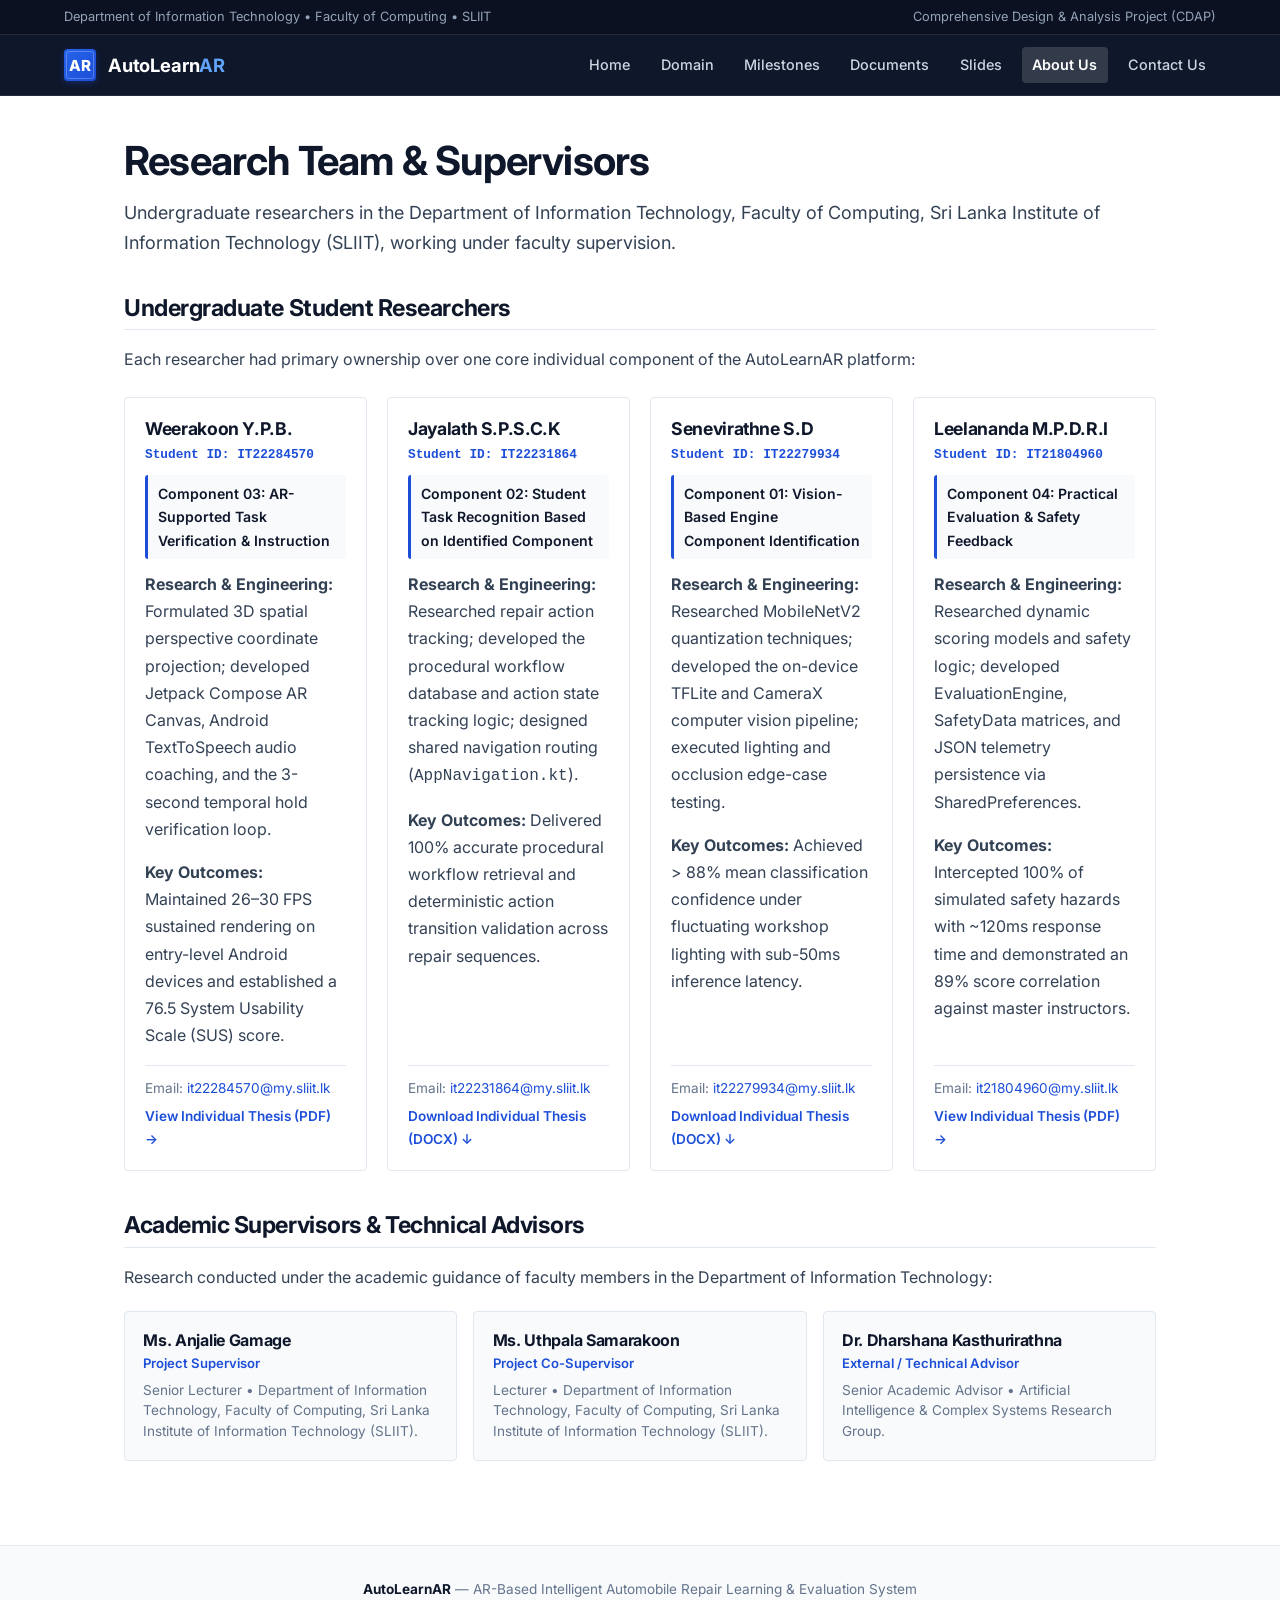
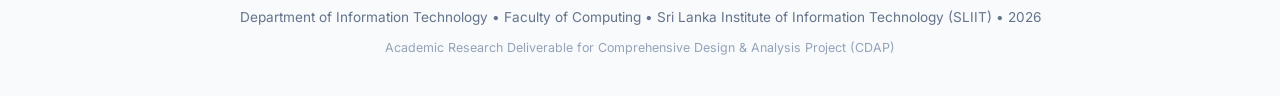
==== about.html @ c3a4fa4e "Add core research website files and assets" ====
<!DOCTYPE html>
<html lang="en">
<head>
  <meta charset="utf-8">
  <meta name="viewport" content="width=device-width, initial-scale=1">
  <title>About Us | AutoLearnAR Research Team & Supervisors</title>
  <meta name="description" content="AutoLearnAR research team: Final-year BSc (Hons) Information Technology undergraduates and faculty supervisors at the Sri Lanka Institute of Information Technology (SLIIT).">
  <link rel="preconnect" href="https://fonts.googleapis.com">
  <link rel="preconnect" href="https://fonts.gstatic.com" crossorigin>
  <link href="https://fonts.googleapis.com/css2?family=Inter:wght@400;500;600;700&display=swap" rel="stylesheet">
  <link rel="stylesheet" href="css/style.css">
</head>
<body>
  <!-- Institutional Bar -->
  <aside class="institution-bar" aria-label="Institutional Affiliation">
    <span>Department of Information Technology &bull; Faculty of Computing &bull; SLIIT</span>
    <span>Comprehensive Design & Analysis Project (CDAP)</span>
  </aside>

  <!-- Navigation Header -->
  <header class="top">
    <a class="brand-wrapper" href="index.html">
      <div class="brand-logo-icon">AR</div>
      <div class="brand-name">AutoLearn<b>AR</b></div>
    </a>
    <nav aria-label="Main Navigation">
      <a href="index.html">Home</a>
      <a href="domain.html">Domain</a>
      <a href="milestones.html">Milestones</a>
      <a href="documents.html">Documents</a>
      <a href="slides.html">Slides</a>
      <a href="about.html" aria-current="page">About Us</a>
      <a href="contact.html">Contact Us</a>
    </nav>
  </header>

  <main>
    <h1>Research Team & Supervisors</h1>
    <p class="lead">
      Undergraduate researchers in the Department of Information Technology, Faculty of Computing, Sri Lanka Institute of Information Technology (SLIIT), working under faculty supervision.
    </p>

    <!-- Student Research Team (Slide 14 Criteria) -->
    <section>
      <h2>Undergraduate Student Researchers</h2>
      <p>Each researcher had primary ownership over one core individual component of the AutoLearnAR platform:</p>

      <div class="researcher-grid">
        <!-- Researcher 1: Weerakoon Y.P.B. -->
        <article class="researcher-card">
          <h3>Weerakoon Y.P.B.</h3>
          <div class="researcher-id">Student ID: IT22284570</div>
          <div class="researcher-role">
            Component 03: AR-Supported Task Verification & Instruction
          </div>
          <div class="researcher-tasks">
            <p><strong>Research & Engineering:</strong> Formulated 3D spatial perspective coordinate projection; developed Jetpack Compose AR Canvas, Android TextToSpeech audio coaching, and the 3-second temporal hold verification loop.</p>
            <p style="margin: 0;"><strong>Key Outcomes:</strong> Maintained 26&ndash;30 FPS sustained rendering on entry-level Android devices and established a 76.5 System Usability Scale (SUS) score.</p>
          </div>
          <div class="researcher-contact">
            Email: <a href="mailto:it22284570@my.sliit.lk">it22284570@my.sliit.lk</a><br>
            <a href="docs/IT22284570_Individual_Thesis_AutoLearnAR.pdf" target="_blank" style="font-size: 0.85rem; font-weight: 600; color: var(--color-primary); display: inline-block; margin-top: 0.4rem;">View Individual Thesis (PDF) &rarr;</a>
          </div>
        </article>

        <!-- Researcher 2: Jayalath S.P.S.C.K -->
        <article class="researcher-card">
          <h3>Jayalath S.P.S.C.K</h3>
          <div class="researcher-id">Student ID: IT22231864</div>
          <div class="researcher-role">
            Component 02: Student Task Recognition Based on Identified Component
          </div>
          <div class="researcher-tasks">
            <p><strong>Research & Engineering:</strong> Researched repair action tracking; developed the procedural workflow database and action state tracking logic; designed shared navigation routing (<code>AppNavigation.kt</code>).</p>
            <p style="margin: 0;"><strong>Key Outcomes:</strong> Delivered 100% accurate procedural workflow retrieval and deterministic action transition validation across repair sequences.</p>
          </div>
          <div class="researcher-contact">
            Email: <a href="mailto:it22231864@my.sliit.lk">it22231864@my.sliit.lk</a><br>
            <a href="docs/IT22231864_Individual_Thesis_Jayalath.docx" download style="font-size: 0.85rem; font-weight: 600; color: var(--color-primary); display: inline-block; margin-top: 0.4rem;">Download Individual Thesis (DOCX) &darr;</a>
          </div>
        </article>

        <!-- Researcher 3: Senevirathne S.D -->
        <article class="researcher-card">
          <h3>Senevirathne S.D</h3>
          <div class="researcher-id">Student ID: IT22279934</div>
          <div class="researcher-role">
            Component 01: Vision-Based Engine Component Identification
          </div>
          <div class="researcher-tasks">
            <p><strong>Research & Engineering:</strong> Researched MobileNetV2 quantization techniques; developed the on-device TFLite and CameraX computer vision pipeline; executed lighting and occlusion edge-case testing.</p>
            <p style="margin: 0;"><strong>Key Outcomes:</strong> Achieved &gt; 88% mean classification confidence under fluctuating workshop lighting with sub-50ms inference latency.</p>
          </div>
          <div class="researcher-contact">
            Email: <a href="mailto:it22279934@my.sliit.lk">it22279934@my.sliit.lk</a><br>
            <a href="docs/IT22279934_Individual_Thesis_Senevirathne.docx" download style="font-size: 0.85rem; font-weight: 600; color: var(--color-primary); display: inline-block; margin-top: 0.4rem;">Download Individual Thesis (DOCX) &darr;</a>
          </div>
        </article>

        <!-- Researcher 4: Leelananda M.P.D.R.I -->
        <article class="researcher-card">
          <h3>Leelananda M.P.D.R.I</h3>
          <div class="researcher-id">Student ID: IT21804960</div>
          <div class="researcher-role">
            Component 04: Practical Evaluation & Safety Feedback
          </div>
          <div class="researcher-tasks">
            <p><strong>Research & Engineering:</strong> Researched dynamic scoring models and safety logic; developed EvaluationEngine, SafetyData matrices, and JSON telemetry persistence via SharedPreferences.</p>
            <p style="margin: 0;"><strong>Key Outcomes:</strong> Intercepted 100% of simulated safety hazards with ~120ms response time and demonstrated an 89% score correlation against master instructors.</p>
          </div>
          <div class="researcher-contact">
            Email: <a href="mailto:it21804960@my.sliit.lk">it21804960@my.sliit.lk</a><br>
            <a href="docs/IT21804960_Individual_Thesis_Leelananda.pdf" target="_blank" style="font-size: 0.85rem; font-weight: 600; color: var(--color-primary); display: inline-block; margin-top: 0.4rem;">View Individual Thesis (PDF) &rarr;</a>
          </div>
        </article>
      </div>
    </section>

    <!-- Faculty Supervisors & Mentors (Slide 14 Criteria) -->
    <section>
      <h2>Academic Supervisors & Technical Advisors</h2>
      <p>Research conducted under the academic guidance of faculty members in the Department of Information Technology:</p>

      <div class="supervisor-grid">
        <div class="supervisor-card">
          <h4>Ms. Anjalie Gamage</h4>
          <div class="supervisor-role">Project Supervisor</div>
          <div class="supervisor-affiliation">
            Senior Lecturer &bull; Department of Information Technology, Faculty of Computing, Sri Lanka Institute of Information Technology (SLIIT).
          </div>
        </div>

        <div class="supervisor-card">
          <h4>Ms. Uthpala Samarakoon</h4>
          <div class="supervisor-role">Project Co-Supervisor</div>
          <div class="supervisor-affiliation">
            Lecturer &bull; Department of Information Technology, Faculty of Computing, Sri Lanka Institute of Information Technology (SLIIT).
          </div>
        </div>

        <div class="supervisor-card">
          <h4>Dr. Dharshana Kasthurirathna</h4>
          <div class="supervisor-role">External / Technical Advisor</div>
          <div class="supervisor-affiliation">
            Senior Academic Advisor &bull; Artificial Intelligence & Complex Systems Research Group.
          </div>
        </div>
      </div>
    </section>
  </main>

  <!-- Footer -->
  <footer>
    <p><b>AutoLearnAR</b> &mdash; AR-Based Intelligent Automobile Repair Learning & Evaluation System</p>
    <p>Department of Information Technology &bull; Faculty of Computing &bull; Sri Lanka Institute of Information Technology (SLIIT) &bull; 2026</p>
    <p style="font-size: 0.78rem; color: #94a3b8; margin-top: 0.5rem;">Academic Research Deliverable for Comprehensive Design & Analysis Project (CDAP)</p>
  </footer>
</body>
</html>
---- css/style.css ----
/* ==========================================================================
   AutoLearnAR — Academic Research Project Website Stylesheet
   Design Direction: Academic Technology Laboratory / Computer Science Research
   Restrained Palette: White, Dark Navy, Charcoal, and Subtle Academic Blue
   ========================================================================== */

:root {
  /* Typography */
  --font-sans: 'Inter', -apple-system, BlinkMacSystemFont, 'Segoe UI', Roboto, Helvetica, Arial, sans-serif;
  --font-mono: ui-monospace, SFMono-Regular, Menlo, Monaco, Consolas, 'Liberation Mono', monospace;

  /* Restrained Academic Color Palette */
  --bg-page: #ffffff;
  --bg-surface: #ffffff;
  --bg-subtle: #f8fafc;
  --bg-muted: #f1f5f9;
  --bg-navy: #0f172a;
  --bg-navy-light: #1e293b;

  /* Typography Colors */
  --text-heading: #0f172a;
  --text-body: #334155;
  --text-muted: #64748b;
  --text-dim: #94a3b8;
  --text-white: #ffffff;

  /* Primary Academic Blue Accent */
  --color-primary: #1d4ed8;
  --color-primary-hover: #1e40af;
  --color-primary-subtle: #eff6ff;
  --color-primary-border: #bfdbfe;

  /* Borders & Dividers */
  --border-subtle: #e2e8f0;
  --border-medium: #cbd5e1;
  --border-dark: #0f172a;

  /* Subtle Academic Shadows (No glows) */
  --shadow-sm: 0 1px 2px 0 rgba(0, 0, 0, 0.05);
  --shadow-card: 0 1px 3px 0 rgba(0, 0, 0, 0.08), 0 1px 2px -1px rgba(0, 0, 0, 0.08);

  /* Moderate Radii */
  --radius-xs: 3px;
  --radius-sm: 4px;
  --radius-md: 6px;
  --radius-lg: 8px;

  /* Layout Widths */
  --max-width: 1080px;
}

/* Base Reset & Setup */
*, *::before, *::after {
  box-sizing: border-box;
  margin: 0;
  padding: 0;
}

html {
  font-size: 16px;
  scroll-behavior: smooth;
  background-color: var(--bg-page);
  color: var(--text-body);
}

body {
  font-family: var(--font-sans);
  background-color: var(--bg-page);
  color: var(--text-body);
  line-height: 1.65;
  min-height: 100vh;
  display: flex;
  flex-direction: column;
  -webkit-font-smoothing: antialiased;
}

/* Institutional Top Bar (Header) */
.institution-bar {
  background-color: #0b1120;
  border-bottom: 1px solid rgba(255, 255, 255, 0.1);
  padding: 0.4rem 5vw;
  font-size: 0.8rem;
  color: #94a3b8;
  display: flex;
  justify-content: space-between;
  align-items: center;
}

.institution-bar a {
  color: #cbd5e1;
  text-decoration: none;
}

.institution-bar a:hover {
  color: #ffffff;
}

.top {
  position: sticky;
  top: 0;
  z-index: 100;
  background-color: var(--bg-navy);
  border-bottom: 1px solid rgba(255, 255, 255, 0.08);
  padding: 0.75rem 5vw;
  display: flex;
  align-items: center;
  justify-content: space-between;
  gap: 1.5rem;
}

.brand-wrapper {
  display: flex;
  align-items: center;
  gap: 0.75rem;
  text-decoration: none;
}

.brand-logo-icon {
  width: 32px;
  height: 32px;
  border-radius: var(--radius-sm);
  background: linear-gradient(135deg, #2563eb, #1d4ed8);
  display: flex;
  align-items: center;
  justify-content: center;
  font-weight: 800;
  color: #ffffff;
  font-size: 0.95rem;
  letter-spacing: -0.01em;
  position: relative;
  overflow: hidden;
  box-shadow: 0 2px 6px rgba(29, 78, 216, 0.35);
  transition: transform 0.2s cubic-bezier(0.16, 1, 0.3, 1), box-shadow 0.2s cubic-bezier(0.16, 1, 0.3, 1);
}

/* AR Optical Viewfinder Inner Border */
.brand-logo-icon::after {
  content: '';
  position: absolute;
  inset: 2px;
  border-radius: 3px;
  border: 1px solid rgba(255, 255, 255, 0.25);
  pointer-events: none;
  transition: border-color 0.2s ease;
}

/* Subtle AR Scanning Laser Beam Sweep */
.brand-logo-icon::before {
  content: '';
  position: absolute;
  top: -120%;
  left: 0;
  width: 100%;
  height: 100%;
  background: linear-gradient(
    180deg,
    transparent 0%,
    rgba(255, 255, 255, 0.1) 35%,
    rgba(56, 189, 248, 0.6) 48%,
    rgba(255, 255, 255, 0.95) 50%,
    rgba(56, 189, 248, 0.6) 52%,
    transparent 100%
  );
  animation: ar-logo-scan 3.2s infinite cubic-bezier(0.4, 0, 0.2, 1);
  pointer-events: none;
  z-index: 2;
}

@keyframes ar-logo-scan {
  0% {
    top: -120%;
    opacity: 0;
  }
  15% {
    opacity: 1;
  }
  50% {
    top: 120%;
    opacity: 1;
  }
  51%, 100% {
    top: 120%;
    opacity: 0;
  }
}

/* Hover Micro-Interaction */
.brand-wrapper:hover .brand-logo-icon {
  transform: translateY(-1px) scale(1.05);
  box-shadow: 0 4px 12px rgba(37, 99, 235, 0.45), 0 0 0 1px rgba(96, 165, 250, 0.5);
}

.brand-wrapper:hover .brand-logo-icon::after {
  border-color: rgba(255, 255, 255, 0.55);
}

.brand-name {
  font-size: 1.15rem;
  font-weight: 700;
  color: #ffffff;
  letter-spacing: -0.01em;
}

.brand-name b {
  color: #60a5fa;
  font-weight: 700;
}

.top nav {
  display: flex;
  align-items: center;
  flex-wrap: wrap;
  gap: 0.25rem 0.6rem;
}

.top nav a {
  color: #cbd5e1;
  font-size: 0.9rem;
  font-weight: 500;
  padding: 0.4rem 0.65rem;
  border-radius: var(--radius-sm);
  text-decoration: none;
  transition: background-color 0.15s ease, color 0.15s ease;
}

.top nav a:hover {
  color: #ffffff;
  background-color: rgba(255, 255, 255, 0.08);
}

.top nav a[aria-current="page"] {
  color: #ffffff;
  background-color: rgba(255, 255, 255, 0.15);
  font-weight: 600;
}

/* Main Container */
main {
  max-width: var(--max-width);
  width: 100%;
  margin: 0 auto;
  padding: 2.5rem 1.5rem 4rem;
  flex: 1;
}

/* Typography Hierarchy */
h1, h2, h3, h4, h5, h6 {
  color: var(--text-heading);
  font-weight: 700;
  line-height: 1.25;
  letter-spacing: -0.02em;
}

h1 {
  font-size: clamp(1.85rem, 3.5vw, 2.5rem);
  margin-bottom: 0.75rem;
  color: var(--text-heading);
}

h2 {
  font-size: 1.45rem;
  margin-top: 2.25rem;
  margin-bottom: 1rem;
  padding-bottom: 0.4rem;
  border-bottom: 1px solid var(--border-subtle);
  color: var(--text-heading);
}

h3 {
  font-size: 1.15rem;
  margin-top: 1.5rem;
  margin-bottom: 0.5rem;
  color: var(--text-heading);
}

p {
  color: var(--text-body);
  margin-bottom: 1rem;
  font-size: 1rem;
  line-height: 1.7;
}

.lead {
  font-size: 1.125rem;
  color: var(--text-body);
  line-height: 1.65;
  margin-bottom: 1.5rem;
}

a {
  color: var(--color-primary);
  text-decoration: none;
}

a:hover {
  color: var(--color-primary-hover);
  text-decoration: underline;
}

a:focus-visible, button:focus-visible, select:focus-visible, input:focus-visible, textarea:focus-visible {
  outline: 2px solid var(--color-primary);
  outline-offset: 2px;
}

/* Academic Paper Header Section (Home Page Hero) */
.paper-header {
  padding-bottom: 2rem;
  margin-bottom: 2rem;
  border-bottom: 1px solid var(--border-subtle);
}

.paper-meta-badge {
  display: inline-block;
  font-family: var(--font-mono);
  font-size: 0.78rem;
  color: var(--color-primary);
  background-color: var(--color-primary-subtle);
  border: 1px solid var(--color-primary-border);
  padding: 0.2rem 0.55rem;
  border-radius: var(--radius-xs);
  margin-bottom: 1rem;
  font-weight: 600;
}

.author-block {
  margin: 1rem 0 1.5rem;
  font-size: 0.95rem;
  color: var(--text-body);
  line-height: 1.6;
}

.author-list {
  font-weight: 600;
  color: var(--text-heading);
  margin-bottom: 0.25rem;
}

.author-affiliations {
  font-size: 0.88rem;
  color: var(--text-muted);
}

/* Button & Action Links */
.action-links {
  display: flex;
  flex-wrap: wrap;
  gap: 0.65rem;
  margin: 1.5rem 0;
}

.btn {
  display: inline-flex;
  align-items: center;
  gap: 0.45rem;
  font-size: 0.9rem;
  font-weight: 500;
  padding: 0.55rem 1rem;
  border-radius: var(--radius-sm);
  text-decoration: none;
  cursor: pointer;
  transition: background-color 0.15s ease, border-color 0.15s ease, color 0.15s ease;
  line-height: 1.3;
}

.btn-primary {
  background-color: var(--color-primary);
  color: #ffffff;
  border: 1px solid var(--color-primary);
}

.btn-primary:hover {
  background-color: var(--color-primary-hover);
  border-color: var(--color-primary-hover);
  color: #ffffff;
  text-decoration: none;
}

.btn-outline {
  background-color: var(--bg-surface);
  color: var(--text-heading);
  border: 1px solid var(--border-medium);
}

.btn-outline:hover {
  background-color: var(--bg-subtle);
  border-color: #94a3b8;
  color: var(--text-heading);
  text-decoration: none;
}

/* Academic Abstract Box */
.abstract-box {
  background-color: var(--bg-subtle);
  border: 1px solid var(--border-subtle);
  border-left: 4px solid var(--color-primary);
  border-radius: var(--radius-sm);
  padding: 1.25rem 1.5rem;
  margin: 1.5rem 0 2rem;
}

.abstract-box h3 {
  margin-top: 0;
  margin-bottom: 0.5rem;
  font-size: 1rem;
  text-transform: uppercase;
  letter-spacing: 0.05em;
  color: var(--text-heading);
}

.abstract-box p {
  font-size: 0.95rem;
  line-height: 1.7;
  color: var(--text-body);
  margin-bottom: 0.5rem;
}

.abstract-box p:last-child {
  margin-bottom: 0;
}

/* Secondary Navigation (Domain Page Sub-Nav) */
.sub-nav {
  display: flex;
  flex-wrap: wrap;
  gap: 0.4rem;
  background-color: var(--bg-subtle);
  border: 1px solid var(--border-subtle);
  border-radius: var(--radius-sm);
  padding: 0.5rem;
  margin-bottom: 2rem;
  position: sticky;
  top: 56px;
  z-index: 40;
}

.sub-nav a {
  font-size: 0.85rem;
  font-weight: 500;
  color: var(--text-muted);
  padding: 0.35rem 0.65rem;
  border-radius: var(--radius-xs);
  text-decoration: none;
}

.sub-nav a:hover {
  color: var(--text-heading);
  background-color: var(--bg-muted);
  text-decoration: none;
}

/* Academic Tables (IEEE / ACM Research Clean Format) */
.table-container {
  overflow-x: auto;
  margin: 1.25rem 0 1.75rem;
  border: 1px solid var(--border-subtle);
  border-radius: var(--radius-sm);
}

table {
  border-collapse: collapse;
  width: 100%;
  font-size: 0.92rem;
  text-align: left;
  background-color: #ffffff;
}

th, td {
  padding: 0.75rem 1rem;
  border-bottom: 1px solid var(--border-subtle);
  vertical-align: top;
}

th {
  background-color: var(--bg-subtle);
  color: var(--text-heading);
  font-weight: 600;
  font-size: 0.82rem;
  text-transform: uppercase;
  letter-spacing: 0.04em;
  border-bottom: 2px solid var(--border-medium);
}

tr:hover td {
  background-color: #fafbfc;
}

/* Figures & Technical Diagrams */
figure.academic-figure {
  margin: 1.75rem 0 2.25rem;
  background-color: var(--bg-subtle);
  border: 1px solid var(--border-subtle);
  border-radius: var(--radius-sm);
  padding: 1rem;
  text-align: center;
}

figure.academic-figure img {
  max-width: 100%;
  height: auto;
  border: 1px solid var(--border-subtle);
  border-radius: var(--radius-xs);
  background-color: #ffffff;
  display: block;
  margin: 0 auto;
}

figcaption {
  font-size: 0.88rem;
  color: var(--text-muted);
  margin-top: 0.75rem;
  line-height: 1.5;
  text-align: left;
}

figcaption b {
  color: var(--text-heading);
}

/* Academic Component / Pillar Cards */
.pillar-grid {
  display: grid;
  grid-template-columns: repeat(auto-fit, minmax(240px, 1fr));
  gap: 1rem;
  margin: 1.25rem 0 2rem;
}

.pillar-card {
  background-color: #ffffff;
  border: 1px solid var(--border-subtle);
  border-radius: var(--radius-sm);
  padding: 1.25rem;
  box-shadow: var(--shadow-sm);
}

.pillar-number {
  font-family: var(--font-mono);
  font-size: 0.75rem;
  font-weight: 700;
  color: var(--color-primary);
  text-transform: uppercase;
  margin-bottom: 0.5rem;
}

.pillar-card h3 {
  margin-top: 0;
  margin-bottom: 0.4rem;
  font-size: 1.05rem;
}

.pillar-card p {
  font-size: 0.9rem;
  color: var(--text-muted);
  margin-bottom: 0.5rem;
  line-height: 1.6;
}

.pillar-lead {
  font-size: 0.82rem;
  font-weight: 600;
  color: var(--text-heading);
  border-top: 1px solid var(--border-subtle);
  padding-top: 0.5rem;
  margin-top: 0.5rem;
}

/* Status Badges */
.badge {
  display: inline-flex;
  align-items: center;
  font-size: 0.78rem;
  font-weight: 600;
  padding: 0.15rem 0.5rem;
  border-radius: var(--radius-xs);
  line-height: 1.3;
}

.badge-done {
  background-color: #ecfdf5;
  color: #047857;
  border: 1px solid #a7f3d0;
}

.badge-progress {
  background-color: #eff6ff;
  color: #1d4ed8;
  border: 1px solid #bfdbfe;
}

.badge-pending {
  background-color: #fffbeb;
  color: #b45309;
  border: 1px solid #fde68a;
}

/* Interactive Dropdown Card (Milestones Page) */
.interactive-panel {
  background-color: var(--bg-subtle);
  border: 1px solid var(--border-subtle);
  border-radius: var(--radius-sm);
  padding: 1.5rem;
  margin: 1.5rem 0 2rem;
}

.form-group {
  margin-bottom: 1.25rem;
}

label {
  display: block;
  font-size: 0.9rem;
  font-weight: 600;
  color: var(--text-heading);
  margin-bottom: 0.4rem;
}

select, input, textarea {
  width: 100%;
  padding: 0.6rem 0.75rem;
  font-family: inherit;
  font-size: 0.95rem;
  color: var(--text-heading);
  background-color: #ffffff;
  border: 1px solid var(--border-medium);
  border-radius: var(--radius-sm);
  transition: border-color 0.15s ease, box-shadow 0.15s ease;
}

select:focus, input:focus, textarea:focus {
  border-color: var(--color-primary);
  box-shadow: 0 0 0 2px var(--color-primary-subtle);
  outline: none;
}

#msout {
  background-color: #ffffff;
  border: 1px solid var(--border-subtle);
  border-radius: var(--radius-sm);
  padding: 1.25rem 1.5rem;
}

.ms-header {
  display: flex;
  justify-content: space-between;
  align-items: flex-start;
  flex-wrap: wrap;
  gap: 0.75rem;
  border-bottom: 1px solid var(--border-subtle);
  padding-bottom: 0.85rem;
  margin-bottom: 1rem;
}

.ms-title {
  font-size: 1.25rem;
  color: var(--text-heading);
}

.ms-grid {
  display: grid;
  grid-template-columns: repeat(auto-fit, minmax(180px, 1fr));
  gap: 1rem;
  margin-bottom: 1rem;
}

.ms-item dt {
  font-size: 0.78rem;
  text-transform: uppercase;
  letter-spacing: 0.04em;
  color: var(--text-muted);
  font-weight: 600;
  margin-bottom: 0.15rem;
}

.ms-item dd {
  font-size: 0.95rem;
  font-weight: 600;
  color: var(--text-heading);
  margin: 0;
}

.ms-desc {
  font-size: 0.92rem;
  color: var(--text-body);
  line-height: 1.6;
}

/* Document & Presentation Rows */
.doc-row {
  background-color: #ffffff;
  border: 1px solid var(--border-subtle);
  border-radius: var(--radius-sm);
  padding: 1rem 1.25rem;
  display: flex;
  align-items: center;
  justify-content: space-between;
  gap: 1rem;
  margin-bottom: 0.75rem;
}

.doc-row:hover {
  background-color: var(--bg-subtle);
}

.doc-info {
  display: flex;
  align-items: center;
  gap: 0.85rem;
}

.doc-type-icon {
  font-family: var(--font-mono);
  font-size: 0.75rem;
  font-weight: 700;
  padding: 0.25rem 0.5rem;
  border-radius: var(--radius-xs);
  background-color: var(--bg-muted);
  color: var(--text-heading);
  border: 1px solid var(--border-subtle);
}

.doc-type-icon.pdf {
  background-color: #fef2f2;
  color: #991b1b;
  border-color: #fecaca;
}

.doc-type-icon.docx {
  background-color: #eff6ff;
  color: #1e40af;
  border-color: #bfdbfe;
}

.doc-type-icon.pptx {
  background-color: #fff7ed;
  color: #c2410c;
  border-color: #ffedd5;
}

.doc-title {
  font-weight: 600;
  color: var(--text-heading);
  font-size: 0.98rem;
}

.doc-meta {
  font-size: 0.85rem;
  color: var(--text-muted);
}

/* Researcher Profiles (About Us) */
.researcher-grid {
  display: grid;
  grid-template-columns: repeat(auto-fit, minmax(240px, 1fr));
  gap: 1.25rem;
  margin: 1.5rem 0 2.5rem;
}

.researcher-card {
  background-color: #ffffff;
  border: 1px solid var(--border-subtle);
  border-radius: var(--radius-sm);
  padding: 1.25rem;
  display: flex;
  flex-direction: column;
}

.researcher-card h3 {
  margin-top: 0;
  margin-bottom: 0.2rem;
  font-size: 1.1rem;
}

.researcher-id {
  font-family: var(--font-mono);
  font-size: 0.8rem;
  color: var(--color-primary);
  font-weight: 600;
  margin-bottom: 0.65rem;
}

.researcher-role {
  font-size: 0.88rem;
  font-weight: 600;
  color: var(--text-heading);
  background-color: var(--bg-subtle);
  padding: 0.45rem 0.65rem;
  border-radius: var(--radius-xs);
  border-left: 3px solid var(--color-primary);
  margin-bottom: 0.75rem;
}

.researcher-tasks {
  font-size: 0.88rem;
  color: var(--text-body);
  line-height: 1.55;
  margin-bottom: 1rem;
  flex-grow: 1;
}

.researcher-contact {
  font-size: 0.85rem;
  border-top: 1px solid var(--border-subtle);
  padding-top: 0.65rem;
  color: var(--text-muted);
}

/* Supervisor Grid */
.supervisor-grid {
  display: grid;
  grid-template-columns: repeat(auto-fit, minmax(280px, 1fr));
  gap: 1rem;
  margin: 1.25rem 0;
}

.supervisor-card {
  background-color: var(--bg-subtle);
  border: 1px solid var(--border-subtle);
  border-radius: var(--radius-sm);
  padding: 1.15rem;
}

.supervisor-card h4 {
  font-size: 1rem;
  margin-bottom: 0.15rem;
}

.supervisor-role {
  font-size: 0.82rem;
  font-weight: 600;
  color: var(--color-primary);
  margin-bottom: 0.35rem;
}

.supervisor-affiliation {
  font-size: 0.85rem;
  color: var(--text-muted);
  line-height: 1.5;
}

/* Technology Categorized Chips */
.tech-category {
  margin-bottom: 1.25rem;
}

.tech-category-title {
  font-size: 0.88rem;
  font-weight: 600;
  color: var(--text-heading);
  margin-bottom: 0.4rem;
}

.chips {
  display: flex;
  flex-wrap: wrap;
  gap: 0.4rem;
  list-style: none;
}

.chips li {
  background-color: var(--bg-subtle);
  border: 1px solid var(--border-subtle);
  border-radius: var(--radius-xs);
  padding: 0.25rem 0.65rem;
  font-size: 0.85rem;
  color: var(--text-body);
}

/* Academic References */
.references-list {
  padding-left: 1.5rem;
  font-size: 0.9rem;
  color: var(--text-body);
  line-height: 1.65;
}

.references-list li {
  margin-bottom: 0.6rem;
}

/* Footer */
footer {
  margin-top: auto;
  background-color: var(--bg-subtle);
  border-top: 1px solid var(--border-subtle);
  padding: 2rem 5vw;
  font-size: 0.85rem;
  color: var(--text-muted);
  text-align: center;
}

footer p {
  margin-bottom: 0.35rem;
  font-size: 0.85rem;
  color: var(--text-muted);
}

footer b {
  color: var(--text-heading);
}

/* ==========================================================================
   Interactive Demonstration: Handheld AR Guidance Around Vehicle
   Clean Academic Technical Simulation (No Overlapping Elements)
   ========================================================================== */

.sim-container {
  background-color: var(--bg-subtle);
  border: 1px solid var(--border-subtle);
  border-radius: var(--radius-sm);
  padding: 1.5rem;
  margin: 2rem 0 2.5rem;
}

.sim-header {
  display: flex;
  justify-content: space-between;
  align-items: flex-start;
  flex-wrap: wrap;
  gap: 1rem;
  margin-bottom: 1.25rem;
  padding-bottom: 0.75rem;
  border-bottom: 1px solid var(--border-subtle);
}

.sim-header h3 {
  margin: 0 0 0.2rem;
  font-size: 1.15rem;
  color: var(--text-heading);
}

.sim-grid {
  display: grid;
  grid-template-columns: 1.35fr 1fr;
  gap: 1.25rem;
  align-items: stretch;
}

/* 3D Vehicle Orbit Arena */
.sim-stage-box {
  background-color: #0b1120;
  border: 1px solid #334155;
  border-radius: var(--radius-sm);
  padding: 1rem;
  display: flex;
  flex-direction: column;
}

.stage-title-bar {
  display: flex;
  justify-content: space-between;
  font-size: 0.78rem;
  font-weight: 600;
  color: #94a3b8;
  margin-bottom: 0.5rem;
}

.sim-svg-stage {
  width: 100%;
  height: 330px;
  display: block;
}

/* Controls Bar */
.sim-controls {
  display: flex;
  flex-wrap: wrap;
  align-items: center;
  justify-content: space-between;
  gap: 0.5rem;
  margin-top: 0.75rem;
  padding-top: 0.75rem;
  border-top: 1px solid rgba(255, 255, 255, 0.1);
}

.sim-btn-group {
  display: flex;
  gap: 0.35rem;
  flex-wrap: wrap;
}

.sim-btn {
  background-color: rgba(255, 255, 255, 0.08);
  border: 1px solid rgba(255, 255, 255, 0.2);
  color: #f1f5f9;
  padding: 0.3rem 0.65rem;
  border-radius: var(--radius-xs);
  font-size: 0.78rem;
  font-weight: 500;
  cursor: pointer;
  transition: background-color 0.15s ease;
}

.sim-btn:hover {
  background-color: rgba(255, 255, 255, 0.18);
}

.sim-btn.active {
  background-color: var(--color-primary);
  border-color: var(--color-primary);
  color: #ffffff;
}

/* Trainee iPhone Viewfinder Panel (Separate Column — No Overlap) */
.sim-phone-box {
  background-color: #ffffff;
  border: 1px solid var(--border-subtle);
  border-radius: var(--radius-sm);
  padding: 1.15rem;
  display: flex;
  flex-direction: column;
}

.phone-card-title {
  font-size: 0.85rem;
  font-weight: 600;
  color: var(--text-heading);
  margin-bottom: 0.75rem;
  display: flex;
  justify-content: space-between;
}

.iphone-mockup {
  background-color: #020617;
  border: 2px solid #334155;
  border-radius: 20px;
  padding: 0.65rem;
  box-shadow: var(--shadow-card);
  max-width: 250px;
  margin: 0 auto;
}

.iphone-island {
  width: 50px;
  height: 10px;
  background-color: #000000;
  border-radius: 6px;
  margin: 0 auto 0.5rem;
}

.iphone-screen {
  background: radial-gradient(circle at 50% 30%, #0f1e36 0%, #070c14 100%);
  border-radius: 12px;
  padding: 0.75rem;
  color: #f1f5f9;
  font-family: var(--font-mono);
  font-size: 0.72rem;
  display: flex;
  flex-direction: column;
  gap: 0.5rem;
}

.screen-hud-top {
  display: flex;
  justify-content: space-between;
  color: #38bdf8;
  font-size: 0.68rem;
  border-bottom: 1px solid rgba(255, 255, 255, 0.1);
  padding-bottom: 0.25rem;
}

.screen-reticle {
  width: 110px;
  height: 65px;
  border: 1.5px dashed #38bdf8;
  border-radius: 6px;
  margin: 0.4rem auto;
  display: flex;
  flex-direction: column;
  align-items: center;
  justify-content: center;
  position: relative;
  background-color: rgba(56, 189, 248, 0.05);
}

.screen-arrow {
  font-size: 1.15rem;
  color: #f59e0b;
}

.hold-bar-container {
  width: 100%;
  height: 5px;
  background-color: rgba(255, 255, 255, 0.15);
  border-radius: 3px;
  overflow: hidden;
  margin-top: 0.35rem;
}

.hold-bar-fill {
  width: 0%;
  height: 100%;
  background-color: #10b981;
  transition: width 0.1s linear;
}

.hold-timer-text {
  font-size: 0.68rem;
  color: #10b981;
  margin-top: 0.2rem;
  text-align: right;
  font-weight: 600;
}

.screen-hud-bottom {
  background-color: rgba(0, 0, 0, 0.5);
  border-radius: 6px;
  padding: 0.45rem 0.6rem;
  border-left: 3px solid #10b981;
}

.screen-part-name {
  color: #ffffff;
  font-weight: 700;
  font-size: 0.78rem;
}

.screen-step-desc {
  color: #94a3b8;
  font-size: 0.68rem;
  line-height: 1.35;
  margin-top: 0.1rem;
}

.screen-hazard-line {
  font-size: 0.65rem;
  margin-top: 0.25rem;
  font-weight: 600;
}

/* Synchronized Pipeline Flow Beneath */
.sim-pipeline-box {
  margin-top: 1.25rem;
  padding-top: 1rem;
  border-top: 1px solid var(--border-subtle);
}

.pipe-row {
  display: flex;
  align-items: center;
  gap: 0.4rem;
  overflow-x: auto;
  padding-bottom: 0.4rem;
}

.pipe-card {
  flex: 1;
  min-width: 140px;
  padding: 0.6rem 0.65rem;
  border-radius: var(--radius-xs);
  text-align: center;
  transition: transform 0.15s ease, box-shadow 0.15s ease;
}

.pipe-card.shared {
  background-color: #f8fafc;
  border: 1px solid #cbd5e1;
  color: #1e293b;
}

.pipe-card.comp3 {
  background-color: #fef2f2;
  border: 1px solid #fecaca;
  color: #991b1b;
}

.pipe-card.output {
  background-color: #ecfdf5;
  border: 1px solid #a7f3d0;
  color: #065f46;
}

.pipe-card.active-node {
  border-color: var(--color-primary);
  box-shadow: 0 0 0 2px var(--color-primary-border);
  transform: translateY(-2px);
}

.pipe-card-title {
  font-weight: 600;
  font-size: 0.75rem;
  margin-bottom: 0.1rem;
}

.pipe-card-sub {
  font-size: 0.68rem;
  opacity: 0.85;
}

.pipe-arrow {
  color: var(--text-muted);
  font-size: 0.9rem;
  font-weight: 700;
}

.pipe-legend-clean {
  display: flex;
  flex-wrap: wrap;
  gap: 1rem;
  margin-top: 0.65rem;
  font-size: 0.72rem;
  color: var(--text-muted);
}

.pipe-legend-clean span {
  display: inline-flex;
  align-items: center;
  gap: 0.35rem;
}

.swatch {
  width: 10px;
  height: 10px;
  border-radius: 2px;
  display: inline-block;
}

.swatch.shared { background-color: #f8fafc; border: 1px solid #cbd5e1; }
.swatch.comp3 { background-color: #fef2f2; border: 1px solid #fecaca; }
.swatch.output { background-color: #ecfdf5; border: 1px solid #a7f3d0; }

/* Responsive Adjustments */
@media (max-width: 860px) {
  .sim-grid {
    grid-template-columns: 1fr;
  }
}

@media (max-width: 768px) {
  .top {
    flex-direction: column;
    align-items: flex-start;
  }
  .top nav {
    width: 100%;
    overflow-x: auto;
    padding-bottom: 0.25rem;
  }
  .doc-row {
    flex-direction: column;
    align-items: flex-start;
  }
  .ms-header {
    flex-direction: column;
  }
}

@media (prefers-reduced-motion: reduce) {
  * {
    animation-duration: 0.01ms !important;
    animation-iteration-count: 1 !important;
    transition-duration: 0.01ms !important;
    scroll-behavior: auto !important;
  }
}
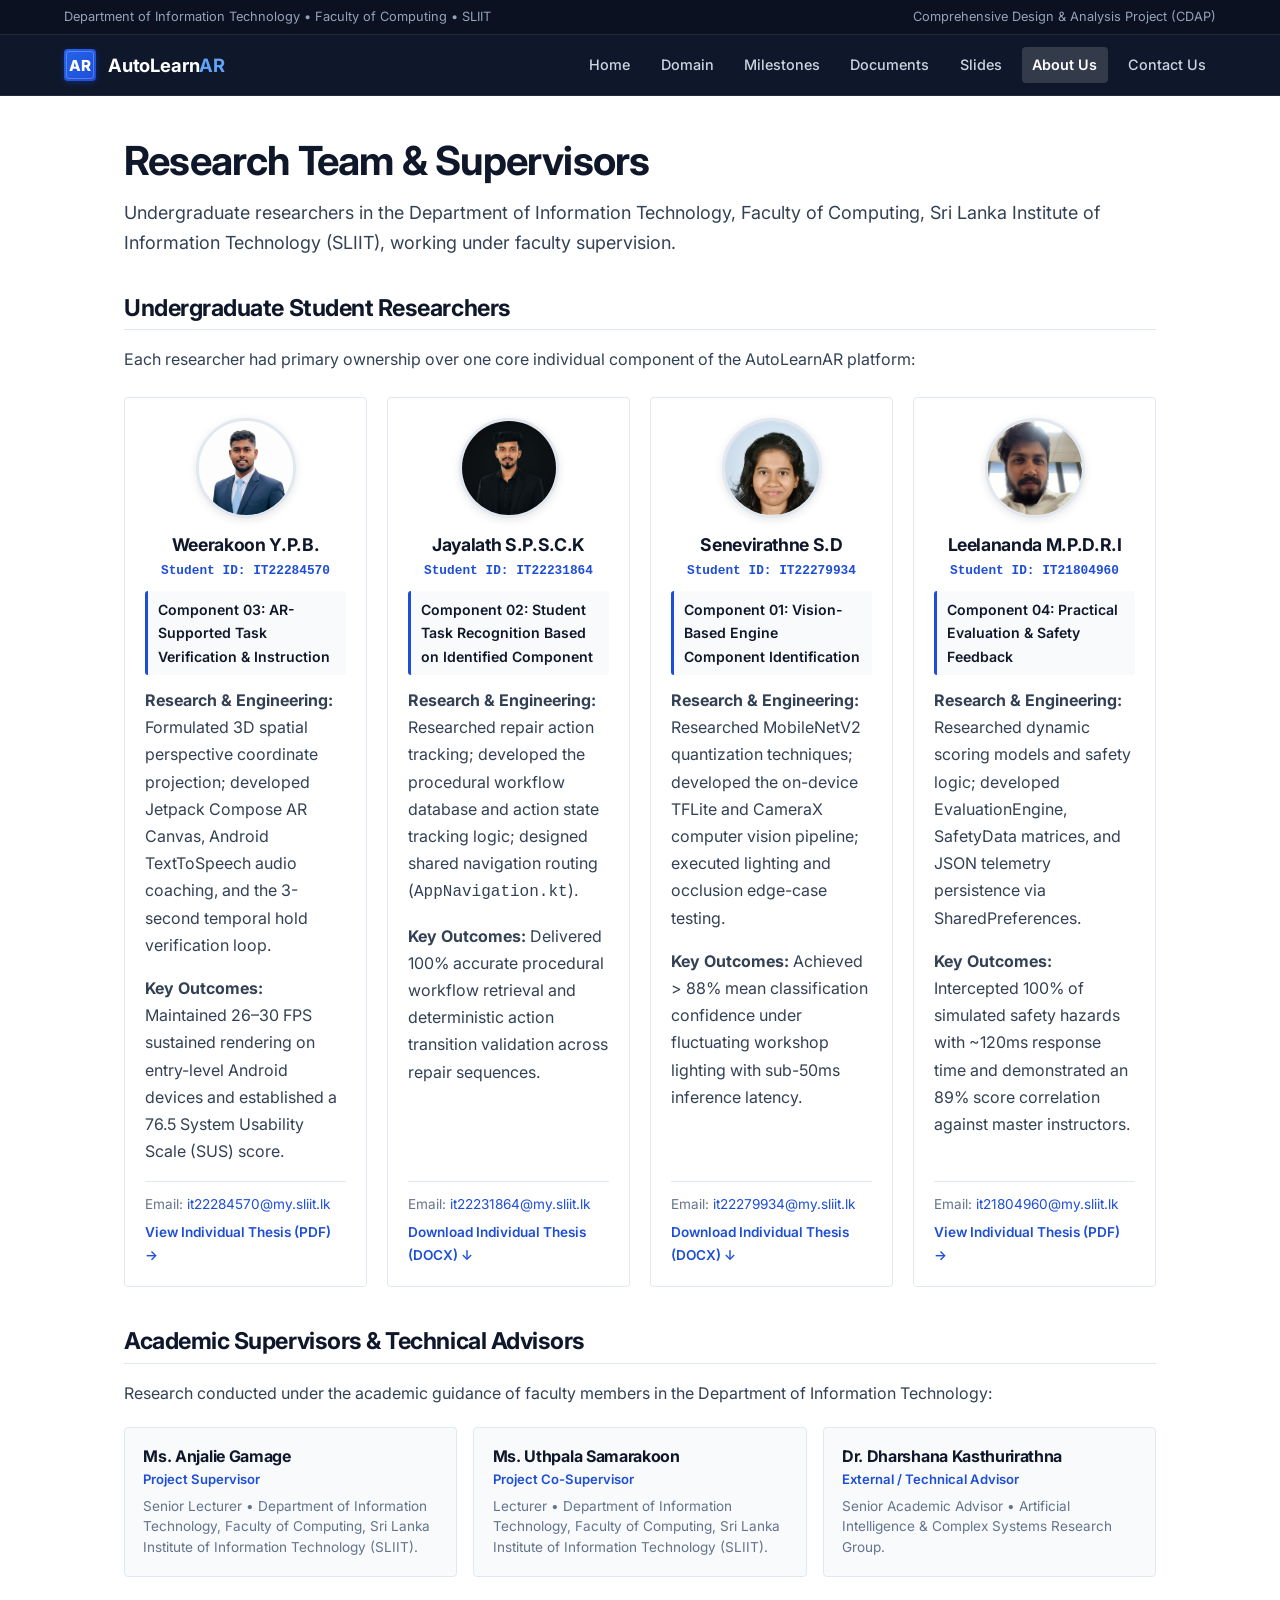
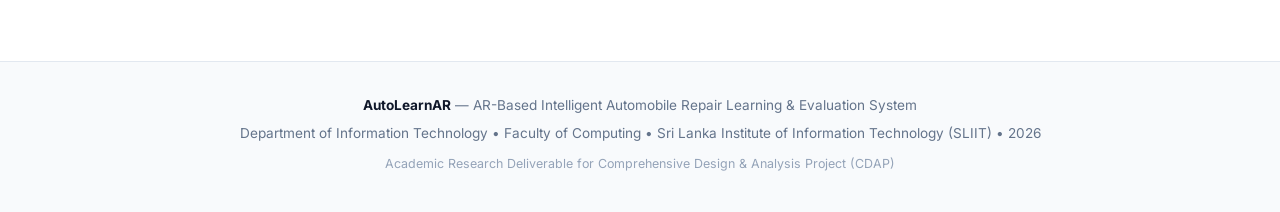
==== commit cc173870: "Add member profile photos to About Us page" ====
--- a/about.html
+++ b/about.html
@@ -1,15 +1,46 @@
 <!DOCTYPE html>
 <html lang="en">
+
 <head>
   <meta charset="utf-8">
   <meta name="viewport" content="width=device-width, initial-scale=1">
   <title>About Us | AutoLearnAR Research Team & Supervisors</title>
-  <meta name="description" content="AutoLearnAR research team: Final-year BSc (Hons) Information Technology undergraduates and faculty supervisors at the Sri Lanka Institute of Information Technology (SLIIT).">
+  <meta name="description"
+    content="AutoLearnAR research team: Final-year BSc (Hons) Information Technology undergraduates and faculty supervisors at the Sri Lanka Institute of Information Technology (SLIIT).">
   <link rel="preconnect" href="https://fonts.googleapis.com">
   <link rel="preconnect" href="https://fonts.gstatic.com" crossorigin>
   <link href="https://fonts.googleapis.com/css2?family=Inter:wght@400;500;600;700&display=swap" rel="stylesheet">
   <link rel="stylesheet" href="css/style.css">
+  <style>
+    .researcher-photo {
+      width: 100px;
+      height: 100px;
+      border-radius: 50%;
+      object-fit: cover;
+      object-position: top center;
+      border: 3px solid var(--border-subtle);
+      display: block;
+      margin: 0 auto 1rem auto;
+      box-shadow: 0 2px 8px rgba(15, 23, 42, 0.10);
+      background-color: var(--bg-muted);
+    }
+    .researcher-card {
+      text-align: center;
+    }
+    .researcher-card .researcher-role,
+    .researcher-card .researcher-tasks,
+    .researcher-card .researcher-contact {
+      text-align: left;
+    }
+    .researcher-card h3 {
+      text-align: center;
+    }
+    .researcher-card .researcher-id {
+      text-align: center;
+    }
+  </style>
 </head>
+
 <body>
   <!-- Institutional Bar -->
   <aside class="institution-bar" aria-label="Institutional Affiliation">
@@ -37,7 +68,8 @@
   <main>
     <h1>Research Team & Supervisors</h1>
     <p class="lead">
-      Undergraduate researchers in the Department of Information Technology, Faculty of Computing, Sri Lanka Institute of Information Technology (SLIIT), working under faculty supervision.
+      Undergraduate researchers in the Department of Information Technology, Faculty of Computing, Sri Lanka Institute
+      of Information Technology (SLIIT), working under faculty supervision.
     </p>
 
     <!-- Student Research Team (Slide 14 Criteria) -->
@@ -48,69 +80,92 @@
       <div class="researcher-grid">
         <!-- Researcher 1: Weerakoon Y.P.B. -->
         <article class="researcher-card">
+          <img src="img/member_weerakoon.jpg" alt="Weerakoon Y.P.B. - IT22284570" class="researcher-photo">
           <h3>Weerakoon Y.P.B.</h3>
           <div class="researcher-id">Student ID: IT22284570</div>
           <div class="researcher-role">
             Component 03: AR-Supported Task Verification & Instruction
           </div>
           <div class="researcher-tasks">
-            <p><strong>Research & Engineering:</strong> Formulated 3D spatial perspective coordinate projection; developed Jetpack Compose AR Canvas, Android TextToSpeech audio coaching, and the 3-second temporal hold verification loop.</p>
-            <p style="margin: 0;"><strong>Key Outcomes:</strong> Maintained 26&ndash;30 FPS sustained rendering on entry-level Android devices and established a 76.5 System Usability Scale (SUS) score.</p>
+            <p><strong>Research & Engineering:</strong> Formulated 3D spatial perspective coordinate projection;
+              developed Jetpack Compose AR Canvas, Android TextToSpeech audio coaching, and the 3-second temporal hold
+              verification loop.</p>
+            <p style="margin: 0;"><strong>Key Outcomes:</strong> Maintained 26&ndash;30 FPS sustained rendering on
+              entry-level Android devices and established a 76.5 System Usability Scale (SUS) score.</p>
           </div>
           <div class="researcher-contact">
             Email: <a href="mailto:it22284570@my.sliit.lk">it22284570@my.sliit.lk</a><br>
-            <a href="docs/IT22284570_Individual_Thesis_AutoLearnAR.pdf" target="_blank" style="font-size: 0.85rem; font-weight: 600; color: var(--color-primary); display: inline-block; margin-top: 0.4rem;">View Individual Thesis (PDF) &rarr;</a>
+            <a href="docs/IT22284570_Individual_Thesis_AutoLearnAR.pdf" target="_blank"
+              style="font-size: 0.85rem; font-weight: 600; color: var(--color-primary); display: inline-block; margin-top: 0.4rem;">View
+              Individual Thesis (PDF) &rarr;</a>
           </div>
         </article>
 
         <!-- Researcher 2: Jayalath S.P.S.C.K -->
         <article class="researcher-card">
+          <img src="img/member_jayalath.jpg" alt="Jayalath S.P.S.C.K - IT22231864" class="researcher-photo">
           <h3>Jayalath S.P.S.C.K</h3>
           <div class="researcher-id">Student ID: IT22231864</div>
           <div class="researcher-role">
             Component 02: Student Task Recognition Based on Identified Component
           </div>
           <div class="researcher-tasks">
-            <p><strong>Research & Engineering:</strong> Researched repair action tracking; developed the procedural workflow database and action state tracking logic; designed shared navigation routing (<code>AppNavigation.kt</code>).</p>
-            <p style="margin: 0;"><strong>Key Outcomes:</strong> Delivered 100% accurate procedural workflow retrieval and deterministic action transition validation across repair sequences.</p>
+            <p><strong>Research & Engineering:</strong> Researched repair action tracking; developed the procedural
+              workflow database and action state tracking logic; designed shared navigation routing
+              (<code>AppNavigation.kt</code>).</p>
+            <p style="margin: 0;"><strong>Key Outcomes:</strong> Delivered 100% accurate procedural workflow retrieval
+              and deterministic action transition validation across repair sequences.</p>
           </div>
           <div class="researcher-contact">
             Email: <a href="mailto:it22231864@my.sliit.lk">it22231864@my.sliit.lk</a><br>
-            <a href="docs/IT22231864_Individual_Thesis_Jayalath.docx" download style="font-size: 0.85rem; font-weight: 600; color: var(--color-primary); display: inline-block; margin-top: 0.4rem;">Download Individual Thesis (DOCX) &darr;</a>
+            <a href="docs/IT22231864_Individual_Thesis_Jayalath.docx" download
+              style="font-size: 0.85rem; font-weight: 600; color: var(--color-primary); display: inline-block; margin-top: 0.4rem;">Download
+              Individual Thesis (DOCX) &darr;</a>
           </div>
         </article>
 
         <!-- Researcher 3: Senevirathne S.D -->
         <article class="researcher-card">
+          <img src="img/member_senevirathne.jpg" alt="Senevirathne S.D - IT22279934" class="researcher-photo">
           <h3>Senevirathne S.D</h3>
           <div class="researcher-id">Student ID: IT22279934</div>
           <div class="researcher-role">
             Component 01: Vision-Based Engine Component Identification
           </div>
           <div class="researcher-tasks">
-            <p><strong>Research & Engineering:</strong> Researched MobileNetV2 quantization techniques; developed the on-device TFLite and CameraX computer vision pipeline; executed lighting and occlusion edge-case testing.</p>
-            <p style="margin: 0;"><strong>Key Outcomes:</strong> Achieved &gt; 88% mean classification confidence under fluctuating workshop lighting with sub-50ms inference latency.</p>
+            <p><strong>Research & Engineering:</strong> Researched MobileNetV2 quantization techniques; developed the
+              on-device TFLite and CameraX computer vision pipeline; executed lighting and occlusion edge-case testing.
+            </p>
+            <p style="margin: 0;"><strong>Key Outcomes:</strong> Achieved &gt; 88% mean classification confidence under
+              fluctuating workshop lighting with sub-50ms inference latency.</p>
           </div>
           <div class="researcher-contact">
             Email: <a href="mailto:it22279934@my.sliit.lk">it22279934@my.sliit.lk</a><br>
-            <a href="docs/IT22279934_Individual_Thesis_Senevirathne.docx" download style="font-size: 0.85rem; font-weight: 600; color: var(--color-primary); display: inline-block; margin-top: 0.4rem;">Download Individual Thesis (DOCX) &darr;</a>
+            <a href="docs/IT22279934_Individual_Thesis_Senevirathne.docx" download
+              style="font-size: 0.85rem; font-weight: 600; color: var(--color-primary); display: inline-block; margin-top: 0.4rem;">Download
+              Individual Thesis (DOCX) &darr;</a>
           </div>
         </article>
 
         <!-- Researcher 4: Leelananda M.P.D.R.I -->
         <article class="researcher-card">
+          <img src="img/member_leelananda.jpg" alt="Leelananda M.P.D.R.I - IT21804960" class="researcher-photo">
           <h3>Leelananda M.P.D.R.I</h3>
           <div class="researcher-id">Student ID: IT21804960</div>
           <div class="researcher-role">
             Component 04: Practical Evaluation & Safety Feedback
           </div>
           <div class="researcher-tasks">
-            <p><strong>Research & Engineering:</strong> Researched dynamic scoring models and safety logic; developed EvaluationEngine, SafetyData matrices, and JSON telemetry persistence via SharedPreferences.</p>
-            <p style="margin: 0;"><strong>Key Outcomes:</strong> Intercepted 100% of simulated safety hazards with ~120ms response time and demonstrated an 89% score correlation against master instructors.</p>
+            <p><strong>Research & Engineering:</strong> Researched dynamic scoring models and safety logic; developed
+              EvaluationEngine, SafetyData matrices, and JSON telemetry persistence via SharedPreferences.</p>
+            <p style="margin: 0;"><strong>Key Outcomes:</strong> Intercepted 100% of simulated safety hazards with
+              ~120ms response time and demonstrated an 89% score correlation against master instructors.</p>
           </div>
           <div class="researcher-contact">
             Email: <a href="mailto:it21804960@my.sliit.lk">it21804960@my.sliit.lk</a><br>
-            <a href="docs/IT21804960_Individual_Thesis_Leelananda.pdf" target="_blank" style="font-size: 0.85rem; font-weight: 600; color: var(--color-primary); display: inline-block; margin-top: 0.4rem;">View Individual Thesis (PDF) &rarr;</a>
+            <a href="docs/IT21804960_Individual_Thesis_Leelananda.pdf" target="_blank"
+              style="font-size: 0.85rem; font-weight: 600; color: var(--color-primary); display: inline-block; margin-top: 0.4rem;">View
+              Individual Thesis (PDF) &rarr;</a>
           </div>
         </article>
       </div>
@@ -119,14 +174,16 @@
     <!-- Faculty Supervisors & Mentors (Slide 14 Criteria) -->
     <section>
       <h2>Academic Supervisors & Technical Advisors</h2>
-      <p>Research conducted under the academic guidance of faculty members in the Department of Information Technology:</p>
+      <p>Research conducted under the academic guidance of faculty members in the Department of Information Technology:
+      </p>
 
       <div class="supervisor-grid">
         <div class="supervisor-card">
           <h4>Ms. Anjalie Gamage</h4>
           <div class="supervisor-role">Project Supervisor</div>
           <div class="supervisor-affiliation">
-            Senior Lecturer &bull; Department of Information Technology, Faculty of Computing, Sri Lanka Institute of Information Technology (SLIIT).
+            Senior Lecturer &bull; Department of Information Technology, Faculty of Computing, Sri Lanka Institute of
+            Information Technology (SLIIT).
           </div>
         </div>
 
@@ -134,7 +191,8 @@
           <h4>Ms. Uthpala Samarakoon</h4>
           <div class="supervisor-role">Project Co-Supervisor</div>
           <div class="supervisor-affiliation">
-            Lecturer &bull; Department of Information Technology, Faculty of Computing, Sri Lanka Institute of Information Technology (SLIIT).
+            Lecturer &bull; Department of Information Technology, Faculty of Computing, Sri Lanka Institute of
+            Information Technology (SLIIT).
           </div>
         </div>
 
@@ -152,8 +210,11 @@
   <!-- Footer -->
   <footer>
     <p><b>AutoLearnAR</b> &mdash; AR-Based Intelligent Automobile Repair Learning & Evaluation System</p>
-    <p>Department of Information Technology &bull; Faculty of Computing &bull; Sri Lanka Institute of Information Technology (SLIIT) &bull; 2026</p>
-    <p style="font-size: 0.78rem; color: #94a3b8; margin-top: 0.5rem;">Academic Research Deliverable for Comprehensive Design & Analysis Project (CDAP)</p>
+    <p>Department of Information Technology &bull; Faculty of Computing &bull; Sri Lanka Institute of Information
+      Technology (SLIIT) &bull; 2026</p>
+    <p style="font-size: 0.78rem; color: #94a3b8; margin-top: 0.5rem;">Academic Research Deliverable for Comprehensive
+      Design & Analysis Project (CDAP)</p>
   </footer>
 </body>
+
 </html>
--- a/css/style.css
+++ b/css/style.css
@@ -1252,3 +1252,250 @@
   }
 }
 
+/* ==========================================================================
+   Commercialization & Pricing Plan Section
+   ========================================================================== */
+.pricing-section {
+  margin-top: 3.5rem;
+  padding-top: 1rem;
+}
+
+.pricing-header-block {
+  text-align: center;
+  max-width: 760px;
+  margin: 0 auto 2.5rem;
+}
+
+.pricing-header-block h2 {
+  font-size: 1.95rem;
+  color: var(--text-heading);
+  margin-bottom: 0.6rem;
+}
+
+.pricing-header-block p {
+  color: var(--text-body);
+  font-size: 1.02rem;
+  line-height: 1.6;
+}
+
+.pricing-grid {
+  display: grid;
+  grid-template-columns: repeat(3, 1fr);
+  gap: 1.5rem;
+  align-items: stretch;
+  margin-bottom: 2rem;
+}
+
+.pricing-card {
+  background-color: var(--bg-surface);
+  border: 1px solid var(--border-subtle);
+  border-radius: var(--radius-lg);
+  padding: 2rem 1.6rem;
+  display: flex;
+  flex-direction: column;
+  position: relative;
+  box-shadow: var(--shadow-sm);
+  transition: transform 0.2s ease, box-shadow 0.2s ease, border-color 0.2s ease;
+}
+
+.pricing-card:hover {
+  transform: translateY(-3px);
+  box-shadow: 0 10px 25px -5px rgba(15, 23, 42, 0.08), 0 8px 10px -6px rgba(15, 23, 42, 0.04);
+  border-color: var(--border-medium);
+}
+
+.pricing-card.free-tier {
+  border-top: 4px solid #10b981;
+  background: linear-gradient(180deg, #f0fdf4 0%, #ffffff 18%);
+}
+
+.pricing-card.featured {
+  border: 2px solid var(--color-primary);
+  box-shadow: 0 8px 24px -4px rgba(29, 78, 216, 0.15);
+  background: linear-gradient(180deg, #eff6ff 0%, #ffffff 18%);
+}
+
+.pricing-badge-wrapper {
+  min-height: 26px;
+  margin-bottom: 0.75rem;
+}
+
+.pricing-badge {
+  display: inline-flex;
+  align-items: center;
+  gap: 0.35rem;
+  font-size: 0.72rem;
+  font-weight: 700;
+  text-transform: uppercase;
+  letter-spacing: 0.06em;
+  padding: 0.25rem 0.65rem;
+  border-radius: 9999px;
+}
+
+.pricing-badge.green {
+  background-color: #d1fae5;
+  color: #065f46;
+  border: 1px solid #a7f3d0;
+}
+
+.pricing-badge.blue {
+  background-color: #dbeafe;
+  color: #1e40af;
+  border: 1px solid #bfdbfe;
+}
+
+.pricing-badge.purple {
+  background-color: #ede9fe;
+  color: #5b21b6;
+  border: 1px solid #ddd6fe;
+}
+
+.pricing-plan-name {
+  font-size: 1.35rem;
+  font-weight: 700;
+  color: var(--text-heading);
+  margin-bottom: 0.4rem;
+}
+
+.pricing-plan-desc {
+  font-size: 0.88rem;
+  color: var(--text-muted);
+  min-height: 44px;
+  line-height: 1.5;
+  margin-bottom: 1.25rem;
+}
+
+.pricing-price-box {
+  display: flex;
+  align-items: baseline;
+  gap: 0.35rem;
+  padding-bottom: 1.25rem;
+  margin-bottom: 1.25rem;
+  border-bottom: 1px solid var(--border-subtle);
+}
+
+.pricing-price-box .amount {
+  font-size: 2.3rem;
+  font-weight: 800;
+  color: var(--text-heading);
+  letter-spacing: -0.02em;
+  line-height: 1;
+}
+
+.pricing-price-box .period {
+  font-size: 0.85rem;
+  color: var(--text-muted);
+  line-height: 1.3;
+}
+
+.pricing-features-list {
+  list-style: none;
+  padding: 0;
+  margin: 0 0 2rem 0;
+  flex: 1;
+  display: flex;
+  flex-direction: column;
+  gap: 0.75rem;
+}
+
+.pricing-features-list li {
+  font-size: 0.88rem;
+  color: var(--text-body);
+  display: flex;
+  align-items: flex-start;
+  gap: 0.6rem;
+  line-height: 1.45;
+}
+
+.pricing-features-list li svg {
+  flex-shrink: 0;
+  width: 17px;
+  height: 17px;
+  color: #10b981;
+  margin-top: 2px;
+}
+
+.pricing-features-list li.dimmed {
+  color: var(--text-dim);
+}
+
+.pricing-features-list li.dimmed svg {
+  color: var(--border-medium);
+}
+
+.pricing-cta {
+  width: 100%;
+  justify-content: center;
+  padding: 0.7rem 1.2rem;
+  font-size: 0.92rem;
+  font-weight: 600;
+  text-align: center;
+}
+
+.commercial-pillars-box {
+  background-color: var(--bg-subtle);
+  border: 1px solid var(--border-subtle);
+  border-radius: var(--radius-lg);
+  padding: 1.5rem 1.75rem;
+  margin-top: 1.5rem;
+}
+
+.commercial-pillars-box h3 {
+  font-size: 1.15rem;
+  color: var(--text-heading);
+  margin-bottom: 0.5rem;
+  display: flex;
+  align-items: center;
+  gap: 0.5rem;
+}
+
+.commercial-pillars-box .pillars-intro {
+  font-size: 0.9rem;
+  color: var(--text-muted);
+  margin-bottom: 1.25rem;
+}
+
+.commercial-pillars-grid {
+  display: grid;
+  grid-template-columns: repeat(auto-fit, minmax(260px, 1fr));
+  gap: 1.25rem;
+}
+
+.commercial-pillar-item {
+  background-color: var(--bg-surface);
+  border: 1px solid var(--border-subtle);
+  border-radius: var(--radius-sm);
+  padding: 1.1rem 1.25rem;
+  transition: border-color 0.15s ease;
+}
+
+.commercial-pillar-item:hover {
+  border-color: var(--border-medium);
+}
+
+.commercial-pillar-item h4 {
+  font-size: 0.95rem;
+  font-weight: 600;
+  color: var(--color-primary);
+  margin-bottom: 0.35rem;
+  display: flex;
+  align-items: center;
+  gap: 0.45rem;
+}
+
+.commercial-pillar-item p {
+  font-size: 0.85rem;
+  color: var(--text-body);
+  line-height: 1.5;
+  margin: 0;
+}
+
+@media (max-width: 920px) {
+  .pricing-grid {
+    grid-template-columns: 1fr;
+    max-width: 500px;
+    margin-left: auto;
+    margin-right: auto;
+  }
+}
+
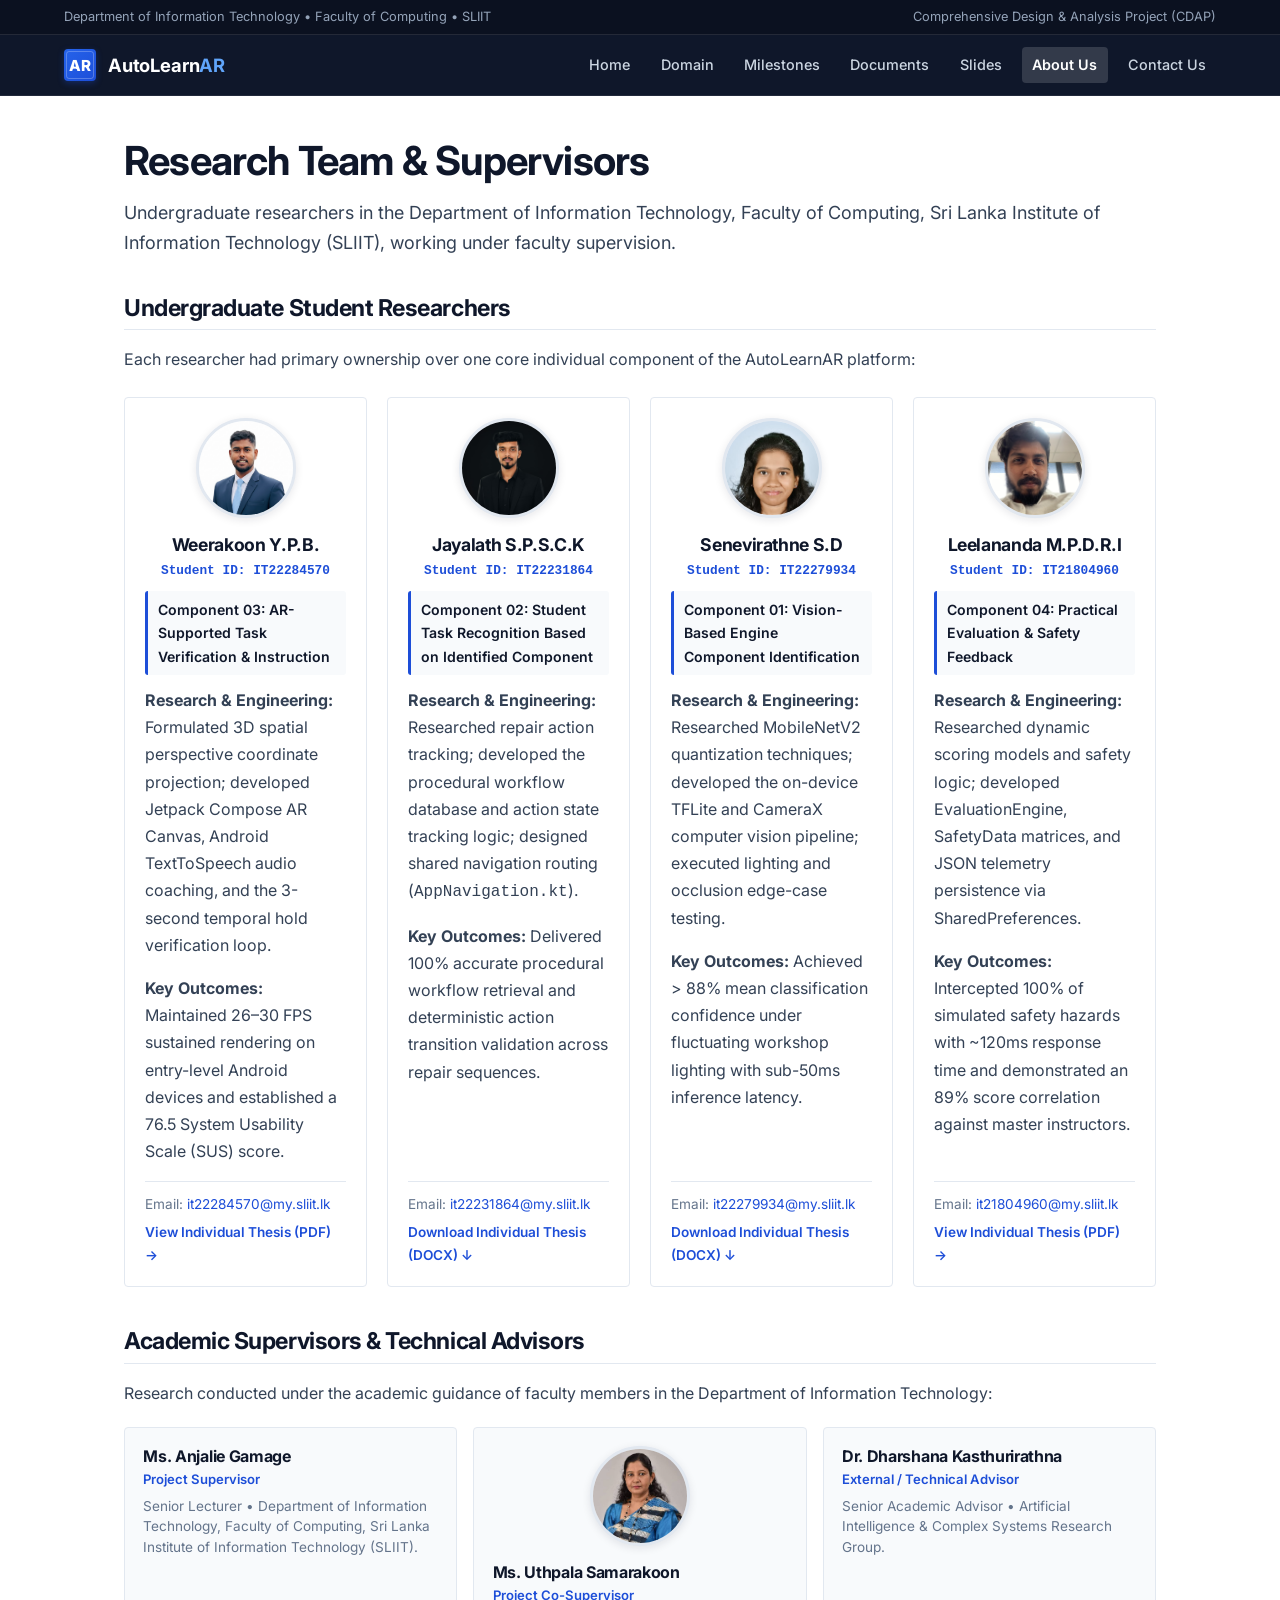
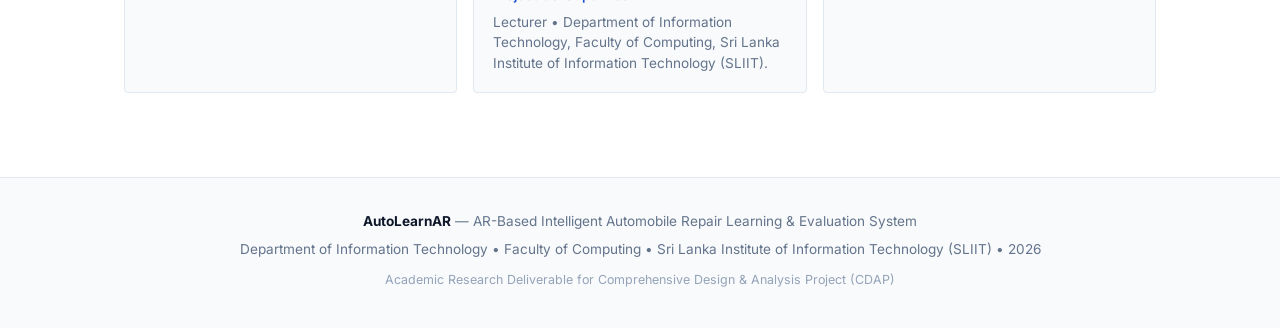
==== commit a636b14e: "Add Ms. Uthpala Samarakoon photo to About Us page" ====
--- a/about.html
+++ b/about.html
@@ -188,6 +188,7 @@
         </div>
 
         <div class="supervisor-card">
+          <img src="img/supervisor_uthpala.png" alt="Ms. Uthpala Samarakoon" class="researcher-photo">
           <h4>Ms. Uthpala Samarakoon</h4>
           <div class="supervisor-role">Project Co-Supervisor</div>
           <div class="supervisor-affiliation">
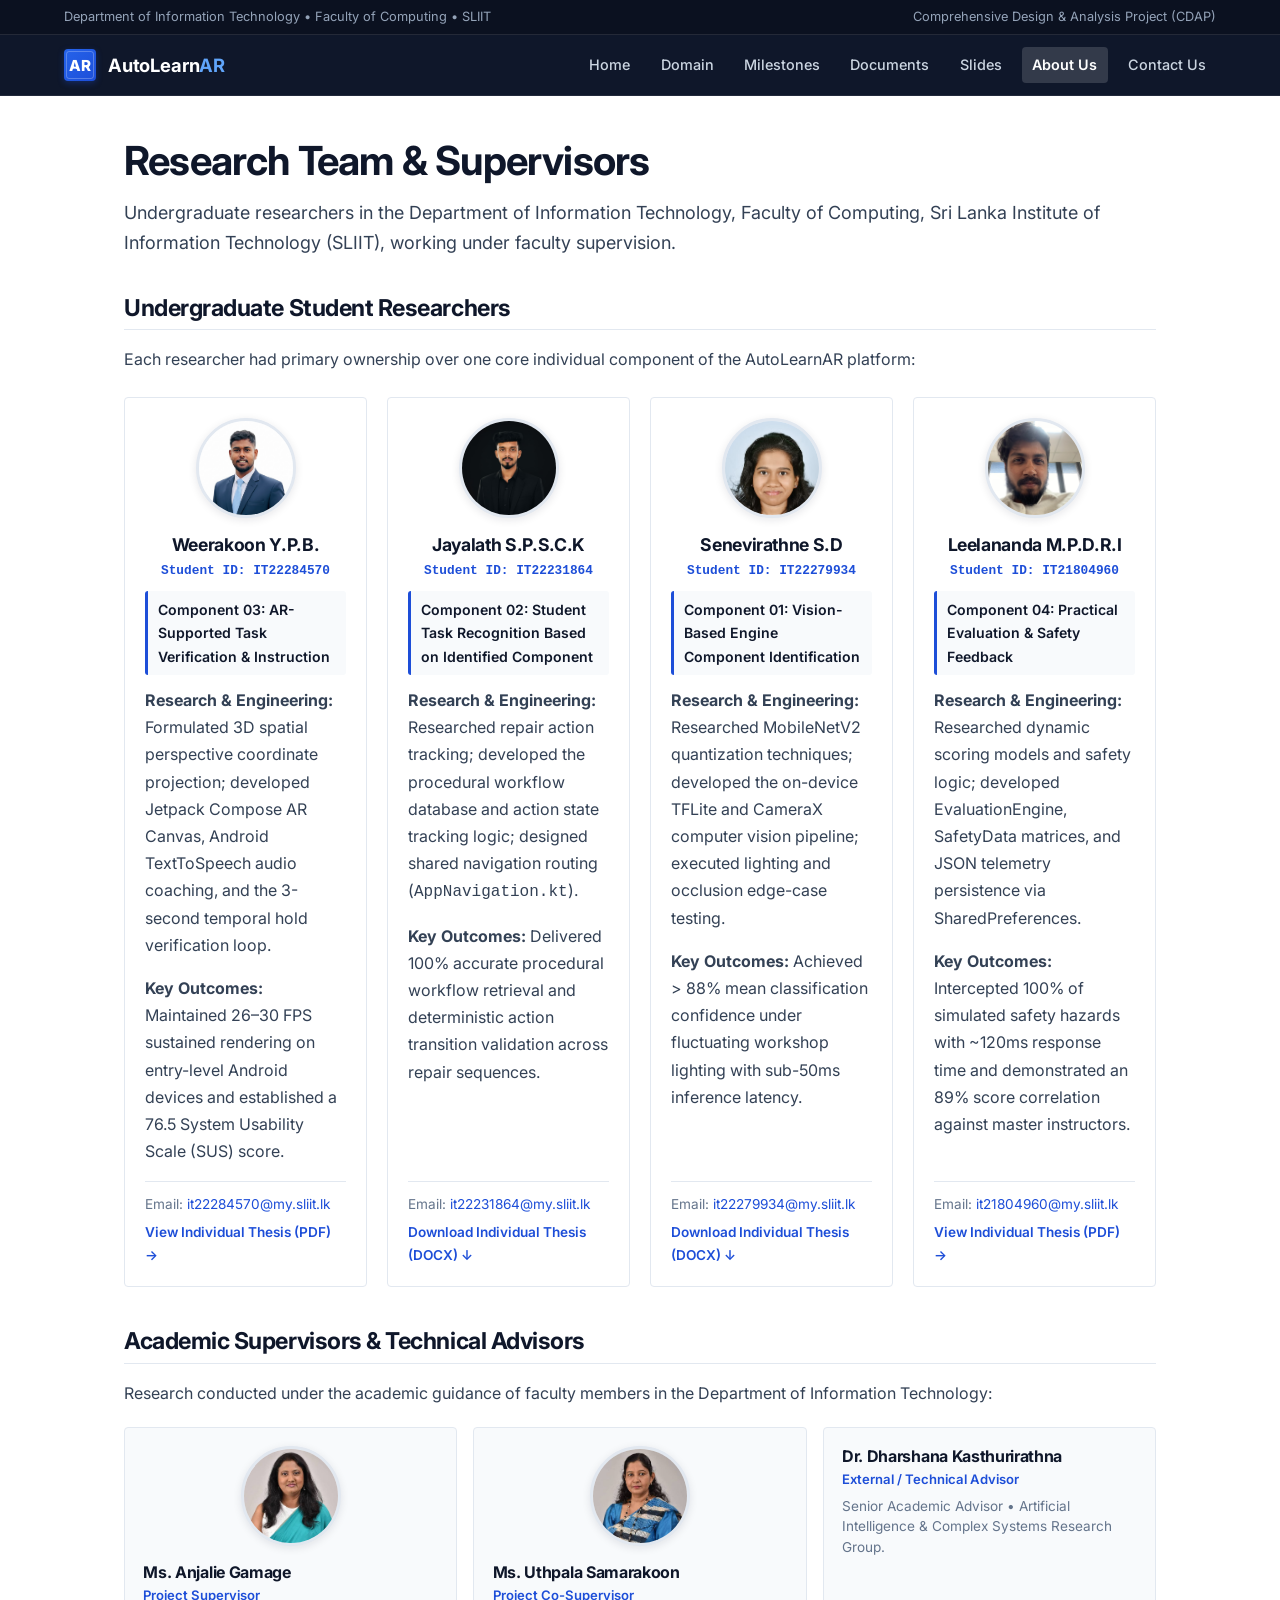
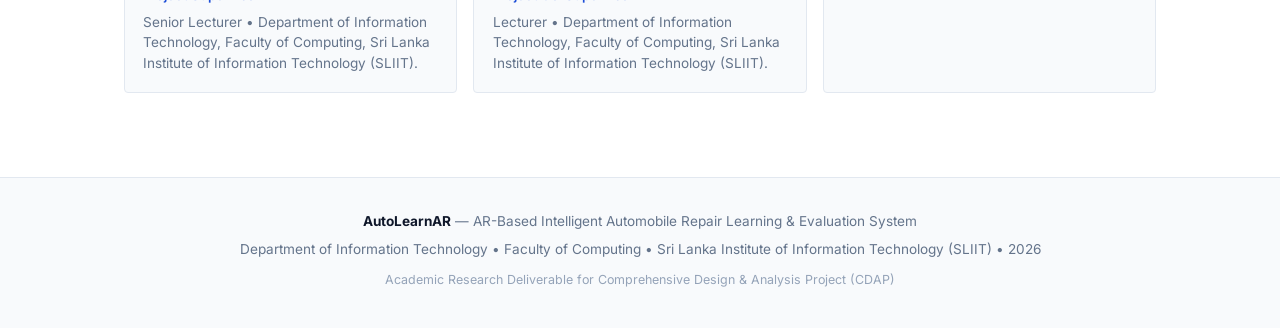
==== commit 5a7741c0: "Add Ms. Anjalie Gamage photo to About Us page" ====
--- a/about.html
+++ b/about.html
@@ -179,6 +179,7 @@
 
       <div class="supervisor-grid">
         <div class="supervisor-card">
+          <img src="img/supervisor_anjalie.png" alt="Ms. Anjalie Gamage" class="researcher-photo">
           <h4>Ms. Anjalie Gamage</h4>
           <div class="supervisor-role">Project Supervisor</div>
           <div class="supervisor-affiliation">
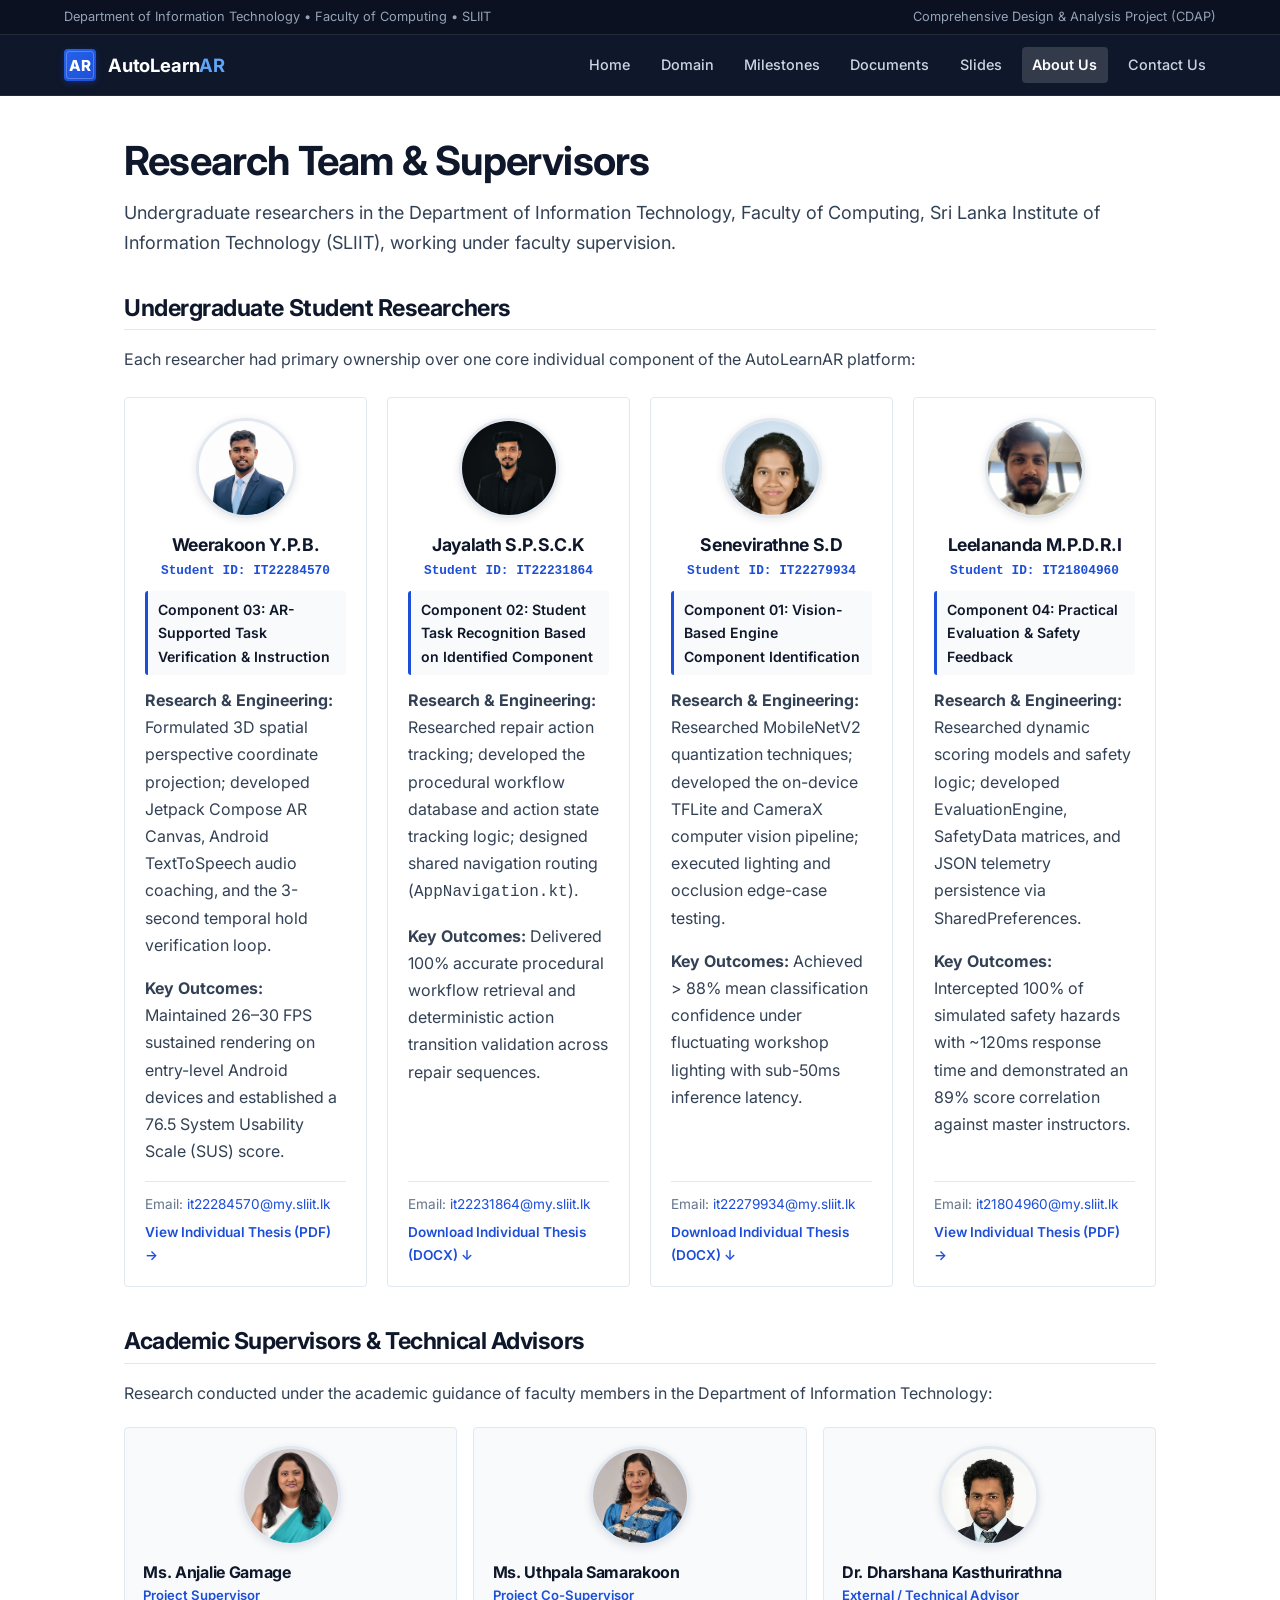
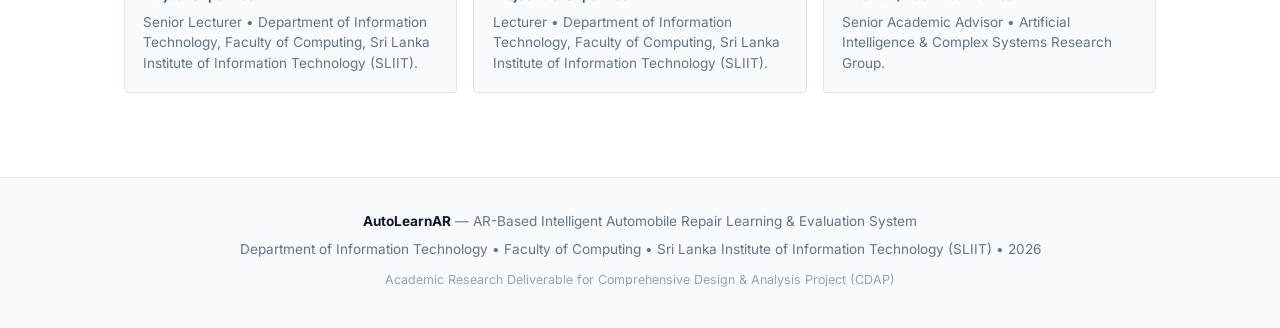
==== commit 1d8e6f56: "Add Dr. Dharshana Kasthurirathna photo to About Us page" ====
--- a/about.html
+++ b/about.html
@@ -199,6 +199,7 @@
         </div>
 
         <div class="supervisor-card">
+          <img src="img/supervisor_dharshana.jpg" alt="Dr. Dharshana Kasthurirathna" class="researcher-photo">
           <h4>Dr. Dharshana Kasthurirathna</h4>
           <div class="supervisor-role">External / Technical Advisor</div>
           <div class="supervisor-affiliation">
